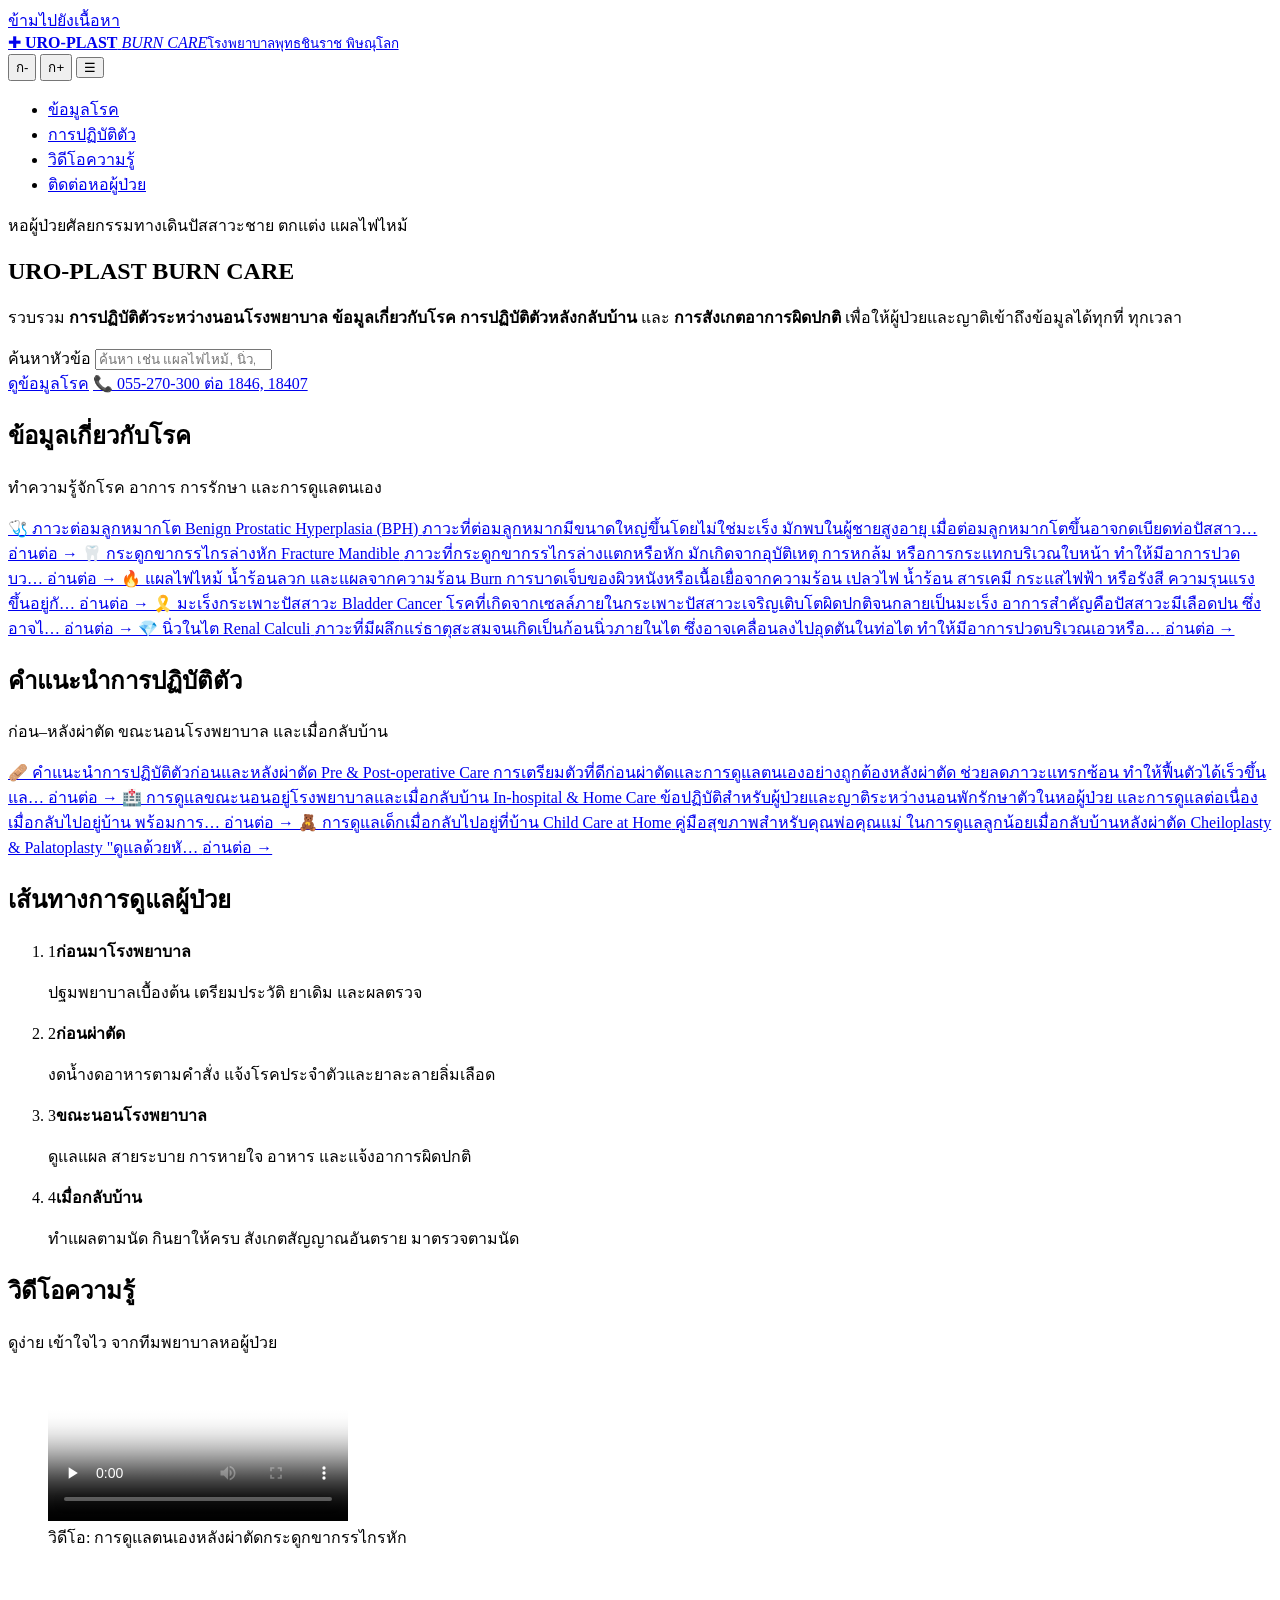
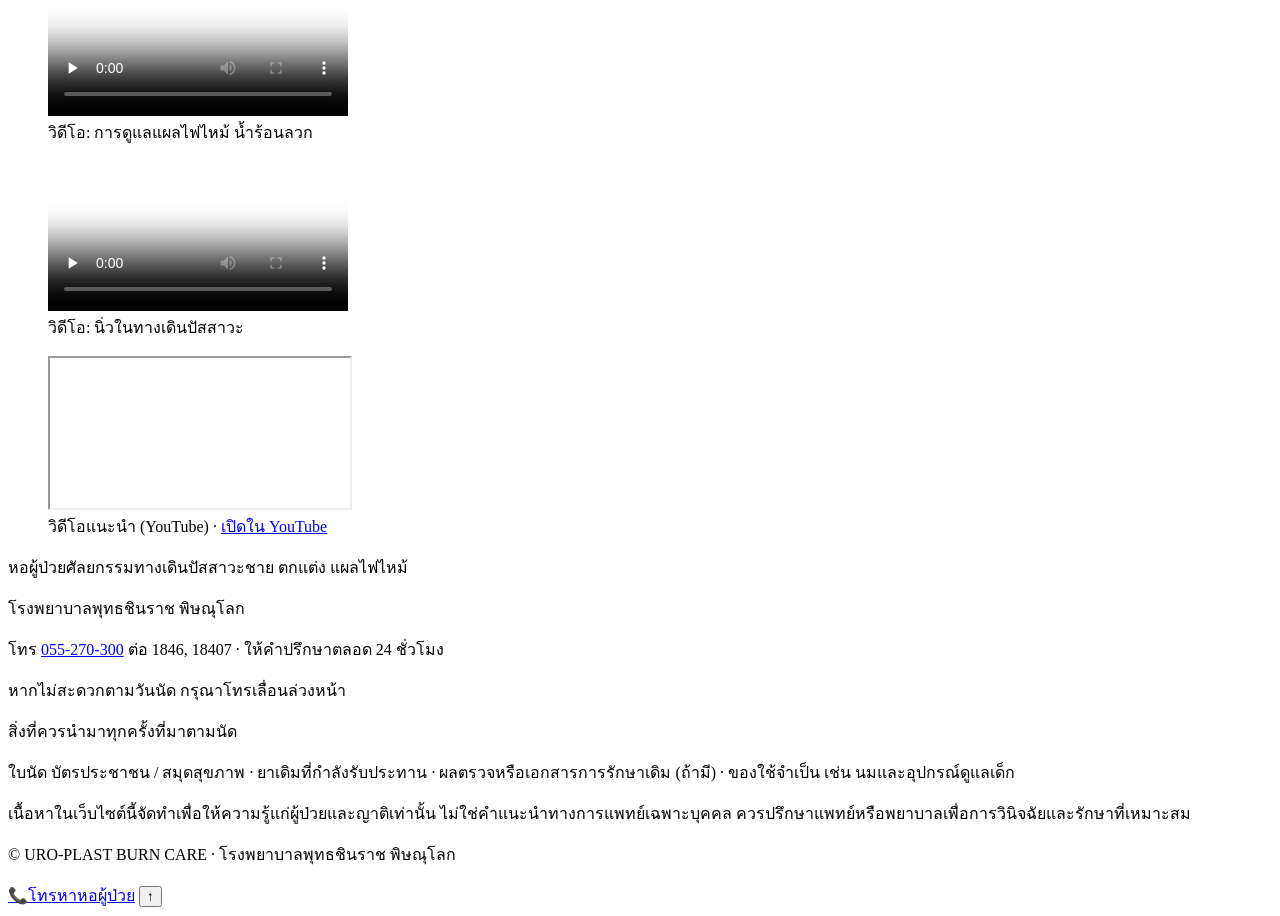
==== index.html @ 07c1993a "web" ====
<!doctype html>
<html lang="th">
<head>
<meta charset="utf-8">
<meta name="viewport" content="width=device-width, initial-scale=1">
<title>URO-PLAST BURN CARE | โรงพยาบาลพุทธชินราช พิษณุโลก</title>
<meta name="description" content="รวบรวมการปฏิบัติตัวระหว่างนอนโรงพยาบาล ข้อมูลเกี่ยวกับโรค การปฏิบัติตัวหลังกลับบ้าน และการสังเกตอาการผิดปกติ">
<link rel="preconnect" href="https://fonts.googleapis.com">
<link rel="preconnect" href="https://fonts.gstatic.com" crossorigin>
<link href="https://fonts.googleapis.com/css2?family=Prompt:wght@500;600;700&family=Sarabun:wght@400;500;700&display=swap" rel="stylesheet">
<link rel="stylesheet" href="assets/css/style.css">
</head>
<body>
<a class="skip" href="#main">ข้ามไปยังเนื้อหา</a>
<header class="site-header">
  <div class="wrap bar">
    <a class="brand" href="index.html" aria-label="หน้าแรก URO-PLAST BURN CARE">
      <span class="logo" aria-hidden="true">✚</span>
      <span><b>URO-PLAST</b> <em>BURN CARE</em><small>โรงพยาบาลพุทธชินราช พิษณุโลก</small></span>
    </a>
    <div class="tools">
      <button class="fs-btn" data-fs="-1" aria-label="ลดขนาดตัวอักษร">ก-</button>
      <button class="fs-btn" data-fs="1" aria-label="เพิ่มขนาดตัวอักษร">ก+</button>
      <button class="menu-btn" aria-expanded="false" aria-controls="menu" aria-label="เมนู">☰</button>
    </div>
    <nav id="menu" class="menu"><ul><li><a href="index.html#topics">ข้อมูลโรค</a></li><li><a href="index.html#care">การปฏิบัติตัว</a></li><li><a href="index.html#videos">วิดีโอความรู้</a></li><li><a href="index.html#contact">ติดต่อหอผู้ป่วย</a></li></ul></nav>
  </div>
</header>
<main id="main">
<section class="hero">
  <div class="wrap hero-center">
    <div>
      <p class="eyebrow">หอผู้ป่วยศัลยกรรมทางเดินปัสสาวะชาย ตกแต่ง แผลไฟไหม้</p>
      <h1>URO-PLAST <span>BURN CARE</span></h1>
      <p class="hero-lead">รวบรวม <b>การปฏิบัติตัวระหว่างนอนโรงพยาบาล</b> <b>ข้อมูลเกี่ยวกับโรค</b> <b>การปฏิบัติตัวหลังกลับบ้าน</b> และ <b>การสังเกตอาการผิดปกติ</b> เพื่อให้ผู้ป่วยและญาติเข้าถึงข้อมูลได้ทุกที่ ทุกเวลา</p>
      <form class="search" role="search" onsubmit="return false">
        <label for="q" class="sr">ค้นหาหัวข้อ</label>
        <input id="q" type="search" placeholder="ค้นหา เช่น แผลไฟไหม้, นิ่ว, ต่อมลูกหมาก…" autocomplete="off">
      </form>
      <div class="hero-actions">
        <a class="btn primary" href="#topics">ดูข้อมูลโรค</a>
        <a class="btn ghost" href="tel:055270300">📞 055-270-300 ต่อ 1846, 18407</a>
      </div>
    </div>
  </div>
</section>

<section id="topics" class="block">
  <div class="wrap">
    <h2 class="sec-title"><span>ข้อมูลเกี่ยวกับโรค</span></h2>
    <p class="sec-sub">ทำความรู้จักโรค อาการ การรักษา และการดูแลตนเอง</p>
    <div class="grid topics"><a class="topic-card c-teal" href="bph.html" data-search="ภาวะต่อมลูกหมากโต Benign Prostatic Hyperplasia (BPH) ภาวะที่ต่อมลูกหมากมีขนาดใหญ่ขึ้นโดยไม่ใช่มะเร็ง มักพบในผู้ชายสูงอายุ เมื่อต่อมลูกหมากโตขึ้นอาจกดเบียดท่อปัสสาวะ ทำให้ปัสสาวะลำบาก ปัสสาวะไม่พุ่ง ต้องเบ่ง ปัสสาวะบ่อยโดยเฉพาะตอนกลางคืน หรือรู้สึกปัสสาวะไม่สุด หากรุนแรงอาจทำให้ปัสสาวะไม่ออกและเกิดการติดเชื้อทางเดินปัสสาวะได้">
  <span class="tc-icon" aria-hidden="true">🩺</span>
  <span class="tc-th">ภาวะต่อมลูกหมากโต</span>
  <span class="tc-en">Benign Prostatic Hyperplasia (BPH)</span>
  <span class="tc-lead">ภาวะที่ต่อมลูกหมากมีขนาดใหญ่ขึ้นโดยไม่ใช่มะเร็ง มักพบในผู้ชายสูงอายุ เมื่อต่อมลูกหมากโตขึ้นอาจกดเบียดท่อปัสสาว…</span>
  <span class="tc-more">อ่านต่อ →</span>
</a><a class="topic-card c-violet" href="fracture-mandible.html" data-search="กระดูกขากรรไกรล่างหัก Fracture Mandible ภาวะที่กระดูกขากรรไกรล่างแตกหรือหัก มักเกิดจากอุบัติเหตุ การหกล้ม หรือการกระแทกบริเวณใบหน้า ทำให้มีอาการปวด บวม ช้ำ อ้าปากหรือเคี้ยวอาหารลำบาก ฟันสบกันผิดปกติ และอาจมีเลือดออกในช่องปาก การรักษาขึ้นอยู่กับตำแหน่งและความรุนแรงของกระดูกที่หัก โดยอาจใช้การยึดตรึงกระดูกด้วยแผ่นโลหะและสกรู">
  <span class="tc-icon" aria-hidden="true">🦷</span>
  <span class="tc-th">กระดูกขากรรไกรล่างหัก</span>
  <span class="tc-en">Fracture Mandible</span>
  <span class="tc-lead">ภาวะที่กระดูกขากรรไกรล่างแตกหรือหัก มักเกิดจากอุบัติเหตุ การหกล้ม หรือการกระแทกบริเวณใบหน้า ทำให้มีอาการปวด บว…</span>
  <span class="tc-more">อ่านต่อ →</span>
</a><a class="topic-card c-coral" href="burn.html" data-search="แผลไฟไหม้ น้ำร้อนลวก และแผลจากความร้อน Burn การบาดเจ็บของผิวหนังหรือเนื้อเยื่อจากความร้อน เปลวไฟ น้ำร้อน สารเคมี กระแสไฟฟ้า หรือรังสี ความรุนแรงขึ้นอยู่กับความลึกและบริเวณที่ได้รับบาดเจ็บ อาการอาจมีผิวหนังแดง ปวด บวม พุพอง หรือผิวหนังเสียหายลึกจนมีสีขาวหรือไหม้เกรียม แผลรุนแรงอาจทำให้สูญเสียน้ำ ติดเชื้อ และเกิดภาวะแทรกซ้อนได้">
  <span class="tc-icon" aria-hidden="true">🔥</span>
  <span class="tc-th">แผลไฟไหม้ น้ำร้อนลวก และแผลจากความร้อน</span>
  <span class="tc-en">Burn</span>
  <span class="tc-lead">การบาดเจ็บของผิวหนังหรือเนื้อเยื่อจากความร้อน เปลวไฟ น้ำร้อน สารเคมี กระแสไฟฟ้า หรือรังสี ความรุนแรงขึ้นอยู่กั…</span>
  <span class="tc-more">อ่านต่อ →</span>
</a><a class="topic-card c-rose" href="bladder-cancer.html" data-search="มะเร็งกระเพาะปัสสาวะ Bladder Cancer โรคที่เกิดจากเซลล์ภายในกระเพาะปัสสาวะเจริญเติบโตผิดปกติจนกลายเป็นมะเร็ง อาการสำคัญคือปัสสาวะมีเลือดปน ซึ่งอาจไม่มีอาการเจ็บร่วมด้วย บางรายอาจปัสสาวะบ่อย ปวดแสบขณะปัสสาวะ หรือรู้สึกปวดปัสสาวะเร่งด่วน ปัจจัยเสี่ยงสำคัญ ได้แก่ การสูบบุหรี่ การรักษาขึ้นอยู่กับระยะและความรุนแรงของโรค เช่น การส่องกล้องนำก้อนเนื้อออก การให้ยาในกระเพาะปัสสาวะ หรือการผ่าตัด">
  <span class="tc-icon" aria-hidden="true">🎗️</span>
  <span class="tc-th">มะเร็งกระเพาะปัสสาวะ</span>
  <span class="tc-en">Bladder Cancer</span>
  <span class="tc-lead">โรคที่เกิดจากเซลล์ภายในกระเพาะปัสสาวะเจริญเติบโตผิดปกติจนกลายเป็นมะเร็ง อาการสำคัญคือปัสสาวะมีเลือดปน ซึ่งอาจไ…</span>
  <span class="tc-more">อ่านต่อ →</span>
</a><a class="topic-card c-amber" href="renal-calculi.html" data-search="นิ่วในไต Renal Calculi ภาวะที่มีผลึกแร่ธาตุสะสมจนเกิดเป็นก้อนนิ่วภายในไต ซึ่งอาจเคลื่อนลงไปอุดตันในท่อไต ทำให้มีอาการปวดบริเวณเอวหรือสีข้างอย่างรุนแรงเป็นพัก ๆ ปวดร้าวลงท้องน้อยหรือขาหนีบ คลื่นไส้ อาเจียน และอาจมีเลือดปนในปัสสาวะ หากเกิดการอุดตันร่วมกับการติดเชื้อ อาจเป็นอันตรายต่อไตและทำให้เกิดการติดเชื้อรุนแรงได้">
  <span class="tc-icon" aria-hidden="true">💎</span>
  <span class="tc-th">นิ่วในไต</span>
  <span class="tc-en">Renal Calculi</span>
  <span class="tc-lead">ภาวะที่มีผลึกแร่ธาตุสะสมจนเกิดเป็นก้อนนิ่วภายในไต ซึ่งอาจเคลื่อนลงไปอุดตันในท่อไต ทำให้มีอาการปวดบริเวณเอวหรือ…</span>
  <span class="tc-more">อ่านต่อ →</span>
</a></div>
    <p class="no-result" hidden>ไม่พบหัวข้อที่ค้นหา</p>
  </div>
</section>

<section id="care" class="block alt">
  <div class="wrap">
    <h2 class="sec-title"><span>คำแนะนำการปฏิบัติตัว</span></h2>
    <p class="sec-sub">ก่อน–หลังผ่าตัด ขณะนอนโรงพยาบาล และเมื่อกลับบ้าน</p>
    <div class="grid topics"><a class="topic-card c-blue" href="surgery-care.html" data-search="คำแนะนำการปฏิบัติตัวก่อนและหลังผ่าตัด Pre &amp; Post-operative Care การเตรียมตัวที่ดีก่อนผ่าตัดและการดูแลตนเองอย่างถูกต้องหลังผ่าตัด ช่วยลดภาวะแทรกซ้อน ทำให้ฟื้นตัวได้เร็วขึ้น และกลับไปใช้ชีวิตประจำวันได้อย่างปลอดภัย">
  <span class="tc-icon" aria-hidden="true">🩹</span>
  <span class="tc-th">คำแนะนำการปฏิบัติตัวก่อนและหลังผ่าตัด</span>
  <span class="tc-en">Pre & Post-operative Care</span>
  <span class="tc-lead">การเตรียมตัวที่ดีก่อนผ่าตัดและการดูแลตนเองอย่างถูกต้องหลังผ่าตัด ช่วยลดภาวะแทรกซ้อน ทำให้ฟื้นตัวได้เร็วขึ้น แล…</span>
  <span class="tc-more">อ่านต่อ →</span>
</a><a class="topic-card c-green" href="hospital-home-care.html" data-search="การดูแลขณะนอนอยู่โรงพยาบาลและเมื่อกลับบ้าน In-hospital &amp; Home Care ข้อปฏิบัติสำหรับผู้ป่วยและญาติระหว่างนอนพักรักษาตัวในหอผู้ป่วย และการดูแลต่อเนื่องเมื่อกลับไปอยู่บ้าน พร้อมการสังเกตอาการผิดปกติที่ต้องรีบกลับมาพบแพทย์">
  <span class="tc-icon" aria-hidden="true">🏥</span>
  <span class="tc-th">การดูแลขณะนอนอยู่โรงพยาบาลและเมื่อกลับบ้าน</span>
  <span class="tc-en">In-hospital & Home Care</span>
  <span class="tc-lead">ข้อปฏิบัติสำหรับผู้ป่วยและญาติระหว่างนอนพักรักษาตัวในหอผู้ป่วย และการดูแลต่อเนื่องเมื่อกลับไปอยู่บ้าน พร้อมการ…</span>
  <span class="tc-more">อ่านต่อ →</span>
</a><a class="topic-card c-pink" href="child-home-care.html" data-search="การดูแลเด็กเมื่อกลับไปอยู่ที่บ้าน Child Care at Home คู่มือสุขภาพสำหรับคุณพ่อคุณแม่ ในการดูแลลูกน้อยเมื่อกลับบ้านหลังผ่าตัด Cheiloplasty &amp; Palatoplasty &quot;ดูแลด้วยหัวใจ เพื่อรอยยิ้มที่สดใสของลูกน้อย&quot;">
  <span class="tc-icon" aria-hidden="true">🧸</span>
  <span class="tc-th">การดูแลเด็กเมื่อกลับไปอยู่ที่บ้าน</span>
  <span class="tc-en">Child Care at Home</span>
  <span class="tc-lead">คู่มือสุขภาพสำหรับคุณพ่อคุณแม่ ในการดูแลลูกน้อยเมื่อกลับบ้านหลังผ่าตัด Cheiloplasty &amp; Palatoplasty &quot;ดูแลด้วยหั…</span>
  <span class="tc-more">อ่านต่อ →</span>
</a></div>
  </div>
</section>

<section id="journey" class="block">
  <div class="wrap">
    <h2 class="sec-title"><span>เส้นทางการดูแลผู้ป่วย</span></h2>
    <ol class="journey">
      <li><span>1</span><b>ก่อนมาโรงพยาบาล</b><p>ปฐมพยาบาลเบื้องต้น เตรียมประวัติ ยาเดิม และผลตรวจ</p></li>
      <li><span>2</span><b>ก่อนผ่าตัด</b><p>งดน้ำงดอาหารตามคำสั่ง แจ้งโรคประจำตัวและยาละลายลิ่มเลือด</p></li>
      <li><span>3</span><b>ขณะนอนโรงพยาบาล</b><p>ดูแลแผล สายระบาย การหายใจ อาหาร และแจ้งอาการผิดปกติ</p></li>
      <li><span>4</span><b>เมื่อกลับบ้าน</b><p>ทำแผลตามนัด กินยาให้ครบ สังเกตสัญญาณอันตราย มาตรวจตามนัด</p></li>
    </ol>
  </div>
</section>

<section id="videos" class="block alt">
  <div class="wrap">
    <h2 class="sec-title"><span>วิดีโอความรู้</span></h2>
    <p class="sec-sub">ดูง่าย เข้าใจไว จากทีมพยาบาลหอผู้ป่วย</p>
    <div class="grid videos">
      <figure class="video">
  <video controls preload="none" playsinline poster="assets/img/poster-mandible.jpg"><source src="assets/video/mandible.mp4" type="video/mp4">เบราว์เซอร์ของคุณไม่รองรับการเล่นวิดีโอ</video>
  <figcaption>วิดีโอ: การดูแลตนเองหลังผ่าตัดกระดูกขากรรไกรหัก</figcaption>
</figure><figure class="video">
  <video controls preload="none" playsinline poster="assets/img/poster-burn1.jpg"><source src="assets/video/burn-care.mp4" type="video/mp4">เบราว์เซอร์ของคุณไม่รองรับการเล่นวิดีโอ</video>
  <figcaption>วิดีโอ: การดูแลแผลไฟไหม้ น้ำร้อนลวก</figcaption>
</figure><figure class="video">
  <video controls preload="none" playsinline poster="assets/img/poster-stone.jpg"><source src="assets/video/kidney-stone.mp4" type="video/mp4">เบราว์เซอร์ของคุณไม่รองรับการเล่นวิดีโอ</video>
  <figcaption>วิดีโอ: นิ่วในทางเดินปัสสาวะ</figcaption>
</figure>
      <figure class="video">
        <div class="yt" data-id="c9f_t4krs5o"><iframe src="https://www.youtube.com/embed/c9f_t4krs5o" title="วิดีโอแนะนำจาก YouTube" loading="lazy" referrerpolicy="strict-origin-when-cross-origin" allow="accelerometer; autoplay; encrypted-media; gyroscope; picture-in-picture" allowfullscreen></iframe></div>
        <figcaption>วิดีโอแนะนำ (YouTube) · <a href="https://youtu.be/c9f_t4krs5o" target="_blank" rel="noopener">เปิดใน YouTube</a></figcaption>
      </figure>
    </div>
  </div>
</section>

</main>
<footer class="site-footer" id="contact">
  <div class="wrap foot">
    <div>
      <p class="foot-title">หอผู้ป่วยศัลยกรรมทางเดินปัสสาวะชาย ตกแต่ง แผลไฟไหม้</p>
      <p>โรงพยาบาลพุทธชินราช พิษณุโลก</p>
      <p>โทร <a href="tel:055270300">055-270-300</a> ต่อ 1846, 18407 · ให้คำปรึกษาตลอด 24 ชั่วโมง</p>
      <p>หากไม่สะดวกตามวันนัด กรุณาโทรเลื่อนล่วงหน้า</p>
    </div>
    <div>
      <p class="foot-title">สิ่งที่ควรนำมาทุกครั้งที่มาตามนัด</p>
      <p>ใบนัด บัตรประชาชน / สมุดสุขภาพ · ยาเดิมที่กำลังรับประทาน · ผลตรวจหรือเอกสารการรักษาเดิม (ถ้ามี) · ของใช้จำเป็น เช่น นมและอุปกรณ์ดูแลเด็ก</p>
      <p class="disclaimer">เนื้อหาในเว็บไซต์นี้จัดทำเพื่อให้ความรู้แก่ผู้ป่วยและญาติเท่านั้น ไม่ใช่คำแนะนำทางการแพทย์เฉพาะบุคคล ควรปรึกษาแพทย์หรือพยาบาลเพื่อการวินิจฉัยและรักษาที่เหมาะสม</p>
    </div>
  </div>
  <p class="copy">© URO-PLAST BURN CARE · โรงพยาบาลพุทธชินราช พิษณุโลก</p>
</footer>
<a href="tel:055270300" class="fab-call" aria-label="โทรหาหอผู้ป่วย">📞<span>โทรหาหอผู้ป่วย</span></a>
<button class="to-top" aria-label="กลับขึ้นด้านบน">↑</button>
<div class="lightbox" hidden><button class="lb-close" aria-label="ปิด">✕</button><img alt=""></div>
<script src="assets/js/main.js"></script>
</body>
</html>
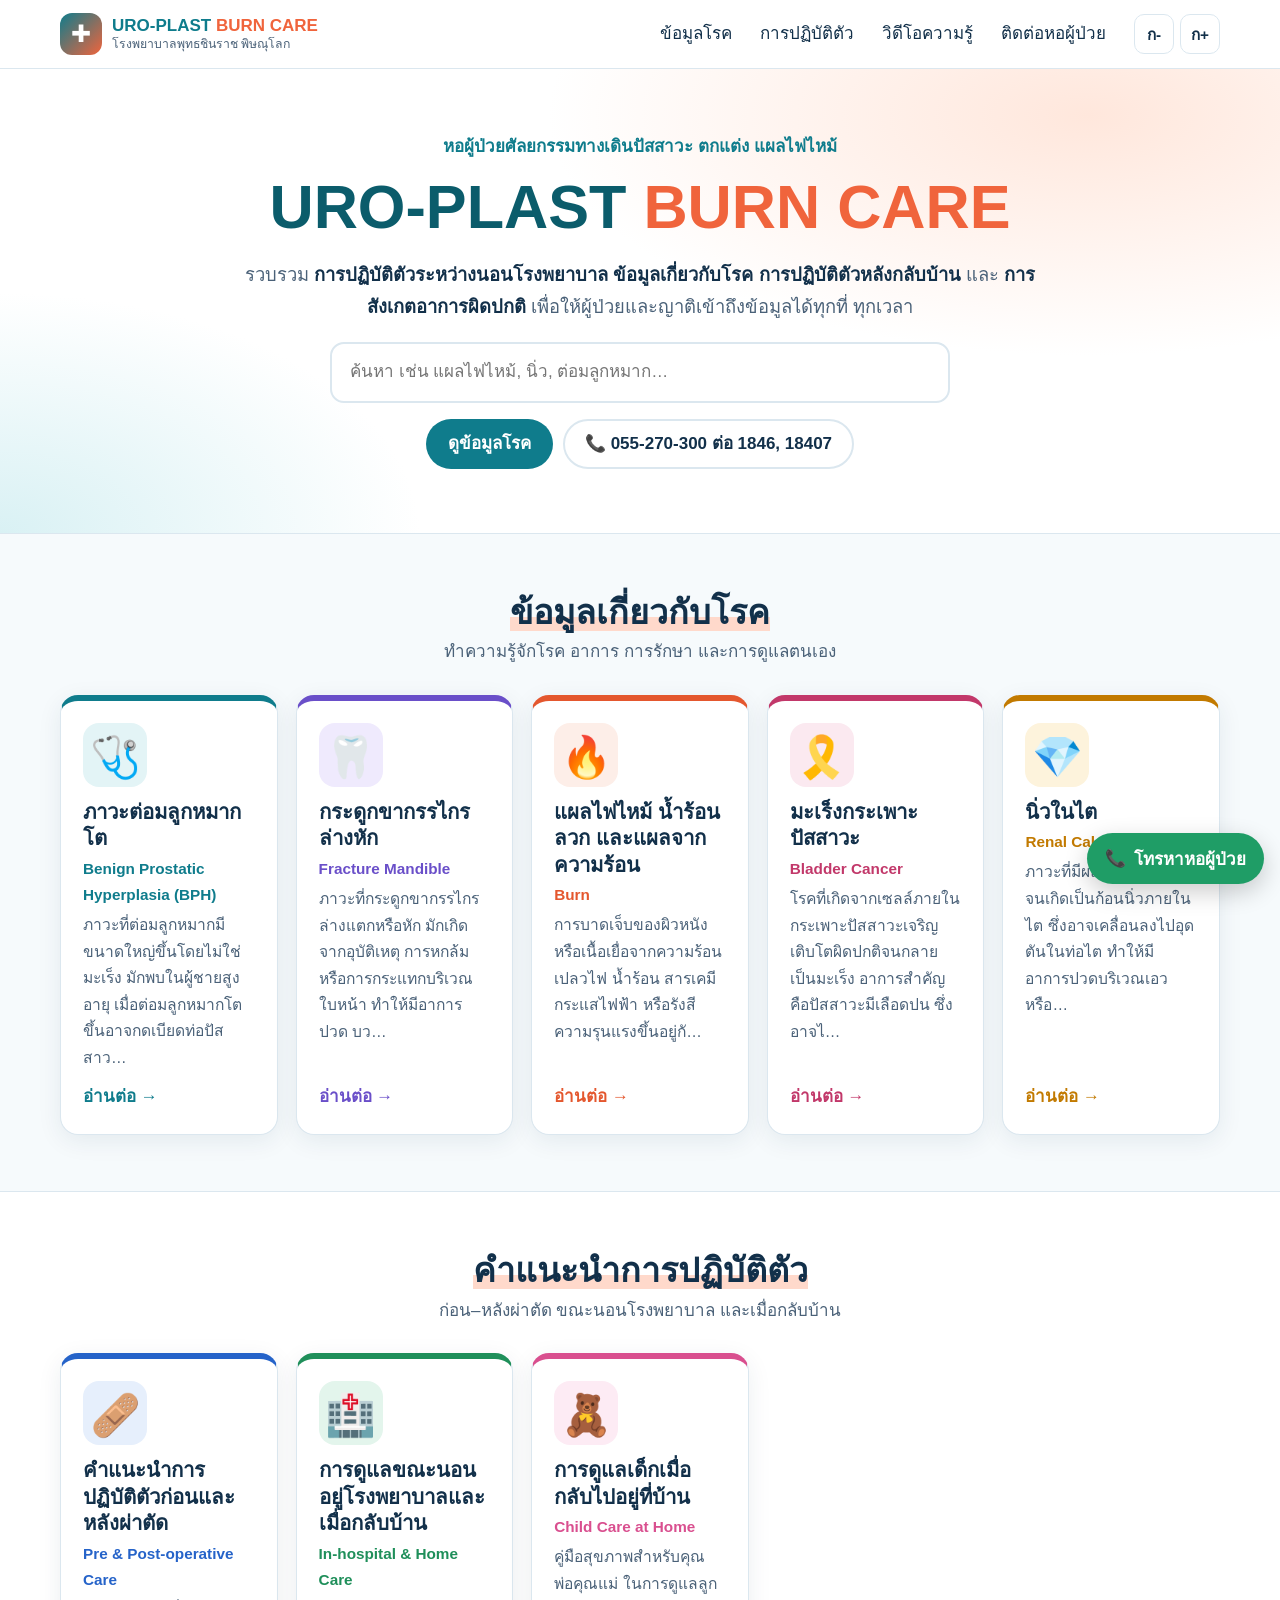
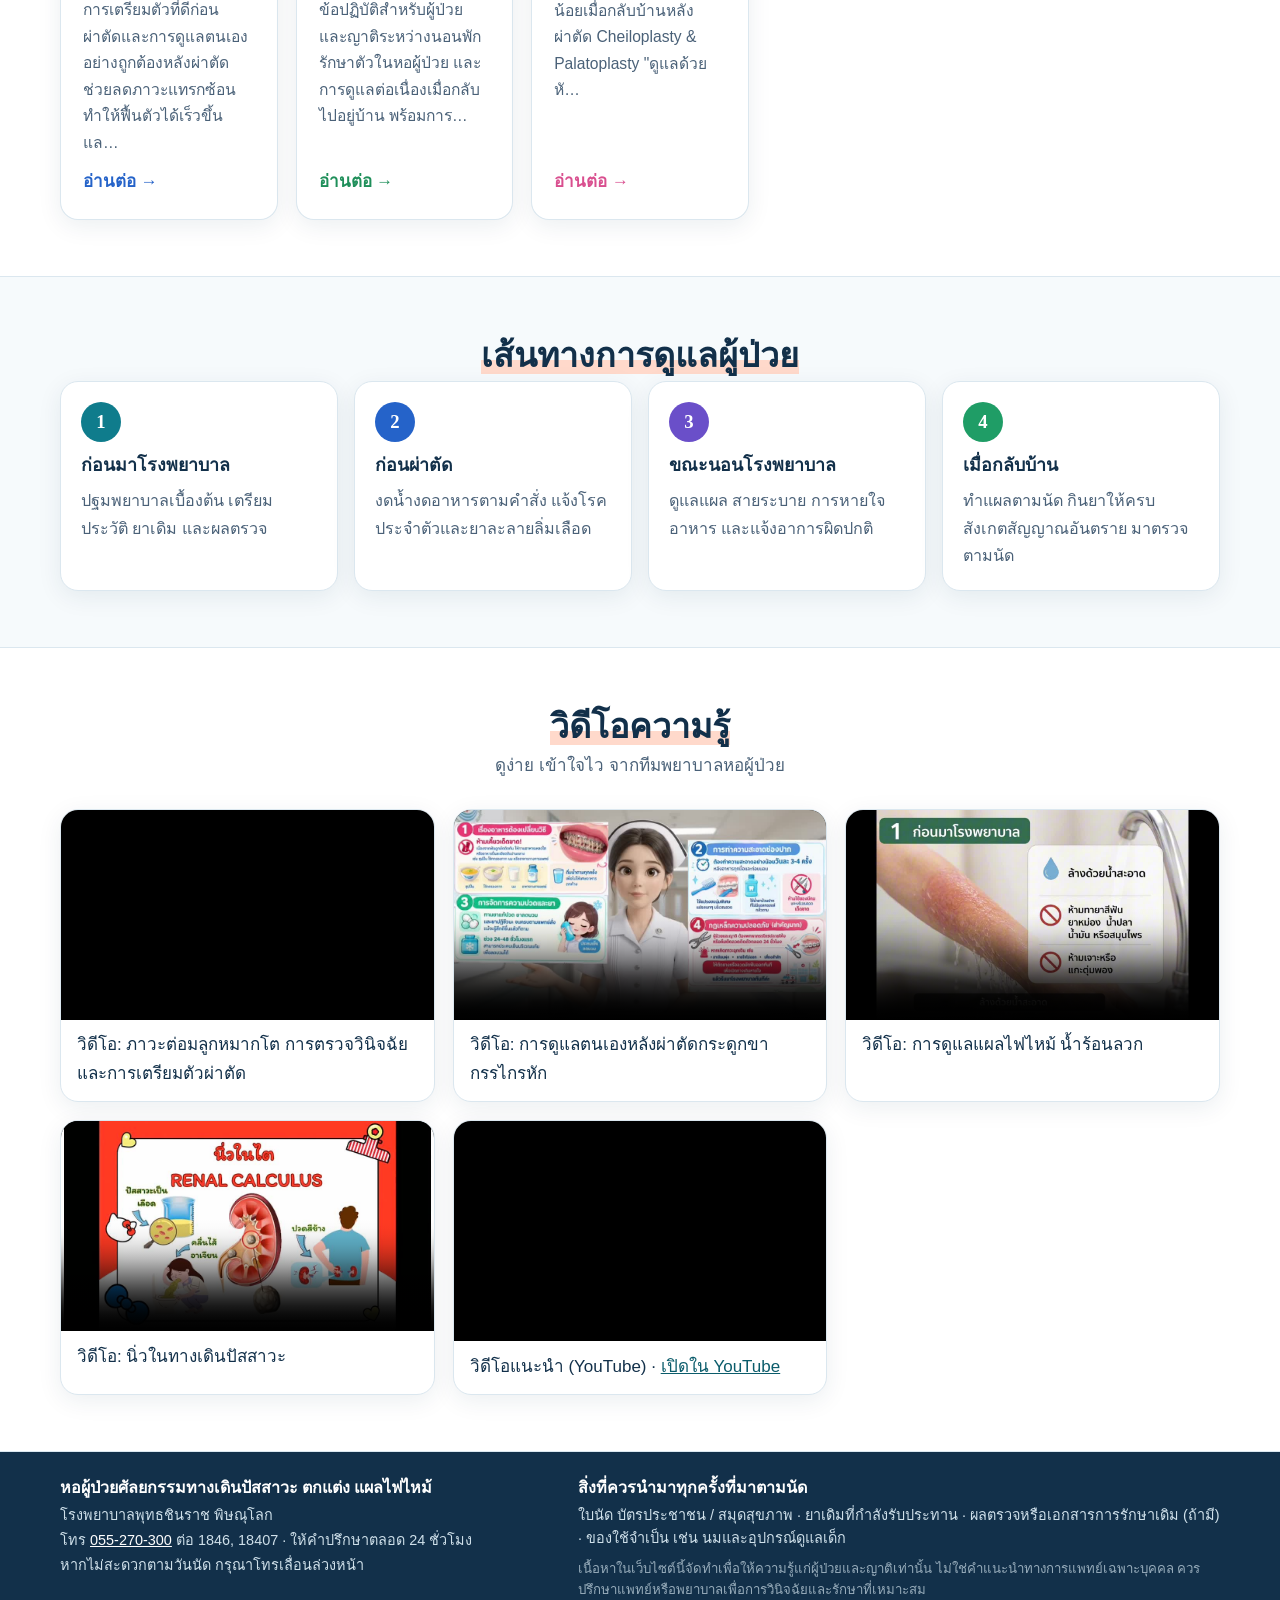
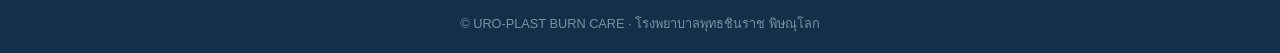
==== commit bbae85ca: "แก้ไขหน้าจอ" ====
--- a/index.html
+++ b/index.html
@@ -30,7 +30,7 @@
 <section class="hero">
   <div class="wrap hero-center">
     <div>
-      <p class="eyebrow">หอผู้ป่วยศัลยกรรมทางเดินปัสสาวะชาย ตกแต่ง แผลไฟไหม้</p>
+      <p class="eyebrow">หอผู้ป่วยศัลยกรรมทางเดินปัสสาวะ ตกแต่ง แผลไฟไหม้</p>
       <h1>URO-PLAST <span>BURN CARE</span></h1>
       <p class="hero-lead">รวบรวม <b>การปฏิบัติตัวระหว่างนอนโรงพยาบาล</b> <b>ข้อมูลเกี่ยวกับโรค</b> <b>การปฏิบัติตัวหลังกลับบ้าน</b> และ <b>การสังเกตอาการผิดปกติ</b> เพื่อให้ผู้ป่วยและญาติเข้าถึงข้อมูลได้ทุกที่ ทุกเวลา</p>
       <form class="search" role="search" onsubmit="return false">
@@ -128,6 +128,9 @@
     <p class="sec-sub">ดูง่าย เข้าใจไว จากทีมพยาบาลหอผู้ป่วย</p>
     <div class="grid videos">
       <figure class="video">
+  <video controls preload="none" playsinline poster="assets/img/poster-bph.jpg"><source src="assets/video/bph.mp4" type="video/mp4">เบราว์เซอร์ของคุณไม่รองรับการเล่นวิดีโอ</video>
+  <figcaption>วิดีโอ: ภาวะต่อมลูกหมากโต การตรวจวินิจฉัยและการเตรียมตัวผ่าตัด</figcaption>
+</figure><figure class="video">
   <video controls preload="none" playsinline poster="assets/img/poster-mandible.jpg"><source src="assets/video/mandible.mp4" type="video/mp4">เบราว์เซอร์ของคุณไม่รองรับการเล่นวิดีโอ</video>
   <figcaption>วิดีโอ: การดูแลตนเองหลังผ่าตัดกระดูกขากรรไกรหัก</figcaption>
 </figure><figure class="video">
@@ -149,7 +152,7 @@
 <footer class="site-footer" id="contact">
   <div class="wrap foot">
     <div>
-      <p class="foot-title">หอผู้ป่วยศัลยกรรมทางเดินปัสสาวะชาย ตกแต่ง แผลไฟไหม้</p>
+      <p class="foot-title">หอผู้ป่วยศัลยกรรมทางเดินปัสสาวะ ตกแต่ง แผลไฟไหม้</p>
       <p>โรงพยาบาลพุทธชินราช พิษณุโลก</p>
       <p>โทร <a href="tel:055270300">055-270-300</a> ต่อ 1846, 18407 · ให้คำปรึกษาตลอด 24 ชั่วโมง</p>
       <p>หากไม่สะดวกตามวันนัด กรุณาโทรเลื่อนล่วงหน้า</p>
--- a/assets/css/style.css
+++ b/assets/css/style.css
@@ -0,0 +1,226 @@
+/* URO-PLAST BURN CARE — static site styles */
+:root {
+  --ink: #12304a;
+  --ink-2: #4a6178;
+  --bg: #f6fafc;
+  --card: #ffffff;
+  --line: #dbe7ef;
+  --brand: #0f7c8c;
+  --brand-2: #0b5c6b;
+  --accent: #f0643c;
+  --danger: #d6334a;
+  --danger-bg: #fdecef;
+  --warn: #b86a00;
+  --warn-bg: #fff4e0;
+  --ok: #1f9d66;
+  --radius: 18px;
+  --shadow: 0 6px 24px rgba(18, 48, 74, .08);
+  --fs: 17px;
+  --c: var(--brand);
+  --c-soft: #e3f4f6;
+}
+.c-teal   { --c: #0f7c8c; --c-soft: #e3f4f6; }
+.c-violet { --c: #6a4fc9; --c-soft: #efeafd; }
+.c-coral  { --c: #e4572e; --c-soft: #fdeee8; }
+.c-rose   { --c: #c2386a; --c-soft: #fbe9f0; }
+.c-amber  { --c: #c27a00; --c-soft: #fdf3dc; }
+.c-blue   { --c: #2563c9; --c-soft: #e6effc; }
+.c-green  { --c: #1f8f5a; --c-soft: #e3f5ec; }
+.c-pink   { --c: #d94f8f; --c-soft: #fdebf4; }
+
+* { box-sizing: border-box; }
+html { scroll-behavior: smooth; font-size: var(--fs); }
+body {
+  margin: 0; background: var(--bg); color: var(--ink);
+  font-family: "Sarabun", "Leelawadee UI", "Tahoma", sans-serif; line-height: 1.7;
+}
+h1, h2, h3, .brand, .btn, .tc-th, .sec-title { font-family: "Prompt", "Sarabun", sans-serif; line-height: 1.3; }
+a { color: var(--brand-2); }
+img { max-width: 100%; display: block; }
+.wrap { width: min(1160px, 100% - 32px); margin-inline: auto; }
+.skip { position: absolute; left: -999px; top: 8px; background: #fff; padding: 8px 12px; z-index: 99; }
+.skip:focus { left: 8px; }
+.sr { position: absolute; width: 1px; height: 1px; overflow: hidden; clip: rect(0 0 0 0); }
+
+/* header */
+.site-header { position: sticky; top: 0; z-index: 50; background: rgba(255,255,255,.92); backdrop-filter: blur(10px); border-bottom: 1px solid var(--line); }
+.bar { display: flex; align-items: center; gap: 16px; min-height: 68px; flex-wrap: wrap; }
+.brand { display: flex; align-items: center; gap: 10px; text-decoration: none; color: var(--ink); margin-right: auto; }
+.brand b { color: var(--brand); }
+.brand em { font-style: normal; color: var(--accent); font-weight: 700; }
+.brand small { display: block; font-family: "Sarabun", sans-serif; font-size: .72rem; color: var(--ink-2); font-weight: 400; }
+.logo { width: 42px; height: 42px; border-radius: 12px; display: grid; place-items: center; color: #fff; font-size: 1.4rem; background: linear-gradient(135deg, var(--brand), var(--accent)); }
+.tools { display: flex; gap: 6px; order: 2; }
+.fs-btn, .menu-btn { border: 1px solid var(--line); background: #fff; color: var(--ink); border-radius: 10px; min-width: 40px; height: 40px; font: 600 .9rem "Prompt", sans-serif; cursor: pointer; }
+.menu-btn { display: none; font-size: 1.2rem; }
+.menu { order: 1; }
+.menu ul { list-style: none; display: flex; gap: 4px; margin: 0; padding: 0; }
+.menu a { display: block; padding: 8px 12px; border-radius: 10px; text-decoration: none; color: var(--ink); font-weight: 500; }
+.menu a:hover { background: var(--c-soft); color: var(--brand-2); }
+
+/* buttons */
+.btn { display: inline-flex; align-items: center; gap: 8px; padding: 12px 20px; border-radius: 999px; text-decoration: none; font-weight: 600; border: 2px solid transparent; }
+.btn.primary { background: var(--c); color: #fff; }
+.btn.primary:hover { filter: brightness(.92); }
+.btn.ghost { border-color: var(--line); background: #fff; color: var(--ink); }
+.btn.danger { background: var(--danger); color: #fff; white-space: nowrap; }
+
+/* hero */
+.hero { background: radial-gradient(900px 400px at 85% 10%, #ffe7dc 0, transparent 60%), radial-gradient(700px 400px at 0% 100%, #d9f1f4 0, transparent 60%), #fff; border-bottom: 1px solid var(--line); }
+.hero-grid { display: grid; grid-template-columns: 1.3fr 1fr; gap: 32px; align-items: center; padding: 56px 0; }
+.eyebrow { color: var(--c); font-weight: 700; margin: 0 0 6px; }
+.hero h1 { font-size: clamp(2.2rem, 5vw, 3.6rem); margin: 0 0 12px; color: var(--brand-2); }
+.hero h1 span { color: var(--accent); }
+.hero-lead { font-size: 1.08rem; color: var(--ink-2); margin: 0 0 20px; }
+.hero-lead b { color: var(--ink); }
+.search input { width: 100%; padding: 14px 18px; font: inherit; border: 2px solid var(--line); border-radius: 14px; background: #fff; }
+.search input:focus { outline: none; border-color: var(--brand); }
+.hero-actions { display: flex; flex-wrap: wrap; gap: 10px; margin-top: 16px; }
+.hero-center { max-width: 820px; text-align: center; padding: 64px 0; }
+.hero-center .search { max-width: 620px; margin: 0 auto; }
+.hero-center .hero-actions { justify-content: center; }
+.bubble { position: absolute; width: 150px; height: 150px; border-radius: 50%; background: #fff; box-shadow: var(--shadow); display: grid; place-items: center; align-content: center; font-size: 3rem; text-align: center; animation: float 6s ease-in-out infinite; }
+.bubble small { font-size: .85rem; font-family: "Prompt", sans-serif; color: var(--ink-2); }
+.b1 { left: 8%; top: 0; background: #fff1eb; } .b2 { right: 4%; top: 20px; background: #e5f5f7; animation-delay: -1.5s; }
+.b3 { left: 0; bottom: 0; background: #efeafd; animation-delay: -3s; } .b4 { right: 14%; bottom: 10px; background: #e7f6ee; animation-delay: -4.5s; }
+@keyframes float { 50% { transform: translateY(-12px); } }
+
+.emergency { background: var(--danger-bg); border-bottom: 1px solid #f6c9d1; }
+.em-grid { display: flex; align-items: center; gap: 16px; padding: 14px 0; justify-content: space-between; }
+.em-grid p { margin: 0; color: #7a1527; }
+
+/* sections */
+.block { padding: 56px 0; }
+.block.alt { background: #fff; border-block: 1px solid var(--line); }
+.sec-title { font-size: clamp(1.5rem, 3vw, 2rem); margin: 0 0 4px; text-align: center; }
+.sec-title span { background: linear-gradient(transparent 62%, #ffd9cb 62%); }
+.sec-title.left { text-align: left; }
+.sec-sub { text-align: center; color: var(--ink-2); margin: 0 0 28px; }
+.grid { display: grid; gap: 18px; }
+.topics { grid-template-columns: repeat(auto-fill, minmax(205px, 1fr)); }
+.topic-card { position: relative; display: flex; flex-direction: column; gap: 4px; padding: 22px; border-radius: var(--radius); background: var(--card); border: 1px solid var(--line); border-top: 6px solid var(--c); text-decoration: none; color: var(--ink); box-shadow: var(--shadow); transition: transform .2s, box-shadow .2s; }
+.topic-card:hover { transform: translateY(-4px); box-shadow: 0 12px 32px rgba(18,48,74,.14); }
+.tc-no { position: absolute; top: 14px; right: 16px; font: 700 .85rem "Prompt"; color: var(--c); background: var(--c-soft); border-radius: 999px; padding: 2px 10px; }
+.tc-icon { font-size: 2.4rem; width: 64px; height: 64px; display: grid; place-items: center; border-radius: 16px; background: var(--c-soft); margin-bottom: 8px; }
+.tc-th { font-size: 1.2rem; font-weight: 600; }
+.tc-en { color: var(--c); font-weight: 600; font-size: .9rem; }
+.tc-lead { color: var(--ink-2); font-size: .92rem; flex: 1; }
+.tc-more { color: var(--c); font-weight: 700; margin-top: 8px; }
+.no-result { text-align: center; color: var(--ink-2); }
+
+.journey { list-style: none; padding: 0; margin: 0; display: grid; grid-template-columns: repeat(4, 1fr); gap: 16px; counter-reset: s; }
+.journey li { background: #fff; border: 1px solid var(--line); border-radius: var(--radius); padding: 20px; position: relative; box-shadow: var(--shadow); }
+.journey li span { width: 40px; height: 40px; border-radius: 50%; display: grid; place-items: center; background: var(--brand); color: #fff; font: 700 1.1rem "Prompt"; margin-bottom: 8px; }
+.journey li:nth-child(2) span { background: #2563c9; } .journey li:nth-child(3) span { background: #6a4fc9; } .journey li:nth-child(4) span { background: var(--ok); }
+.journey b { font-family: "Prompt"; font-size: 1.05rem; }
+.journey p { margin: 6px 0 0; color: var(--ink-2); font-size: .95rem; }
+
+.videos { grid-template-columns: repeat(auto-fill, minmax(320px, 1fr)); }
+.video { margin: 0; background: #fff; border: 1px solid var(--line); border-radius: var(--radius); overflow: hidden; box-shadow: var(--shadow); }
+.video video, .yt { width: 100%; aspect-ratio: 16/9; background: #000; display: block; }
+.yt iframe { width: 100%; height: 100%; border: 0; }
+.yt-thumb { position: relative; display: block; width: 100%; height: 100%; }
+.yt-thumb img { width: 100%; height: 100%; object-fit: cover; }
+.yt-thumb span { position: absolute; left: 50%; top: 50%; transform: translate(-50%, -50%); width: 68px; height: 48px; border-radius: 12px; background: #e62117; color: #fff; display: grid; place-items: center; font-size: 1.4rem; }
+.video figcaption { padding: 12px 16px; font-weight: 500; }
+
+.contact { display: grid; grid-template-columns: 1.2fr 1fr; gap: 28px; align-items: start; }
+.contact .big { font: 600 1.2rem "Prompt"; margin: 12px 0 0; }
+.phone { font: 700 1.6rem "Prompt"; margin: 8px 0; }
+.phone a { text-decoration: none; color: var(--brand); }
+.phone span { font-size: 1rem; color: var(--ink-2); }
+.bring { background: #fff; border: 1px solid var(--line); border-radius: var(--radius); padding: 22px; box-shadow: var(--shadow); }
+.bring h3 { margin-top: 0; }
+.ticks { padding: 0; list-style: none; margin: 0; }
+.ticks li { padding-left: 30px; position: relative; margin: 8px 0; }
+.ticks li::before { content: "✓"; position: absolute; left: 0; top: 0; width: 22px; height: 22px; border-radius: 50%; background: var(--ok); color: #fff; font-size: .8rem; display: grid; place-items: center; margin-top: 3px; }
+
+/* topic page */
+.topic-hero { background: linear-gradient(135deg, var(--c-soft), #fff 70%); border-bottom: 1px solid var(--line); }
+.th-grid { display: grid; grid-template-columns: 1.4fr 1fr; gap: 32px; align-items: center; padding: 40px 0; }
+.topic-hero h1 { font-size: clamp(1.8rem, 4vw, 2.6rem); margin: 0 0 12px; color: var(--ink); }
+.crumb { margin: 0 0 8px; color: var(--ink-2); font-size: .9rem; }
+.th-art img { border-radius: var(--radius); box-shadow: var(--shadow); max-height: 340px; width: 100%; object-fit: cover; object-position: top; cursor: zoom-in; background: #fff; }
+.hero-emoji { font-size: 8rem; text-align: center; background: #fff; border-radius: 50%; aspect-ratio: 1; width: min(260px, 100%); margin-inline: auto; display: grid; place-items: center; box-shadow: var(--shadow); }
+.topic-body { display: grid; grid-template-columns: 240px 1fr; gap: 28px; padding: 32px 0 56px; align-items: start; }
+.toc { position: sticky; top: 88px; background: #fff; border: 1px solid var(--line); border-radius: var(--radius); padding: 14px; display: flex; flex-direction: column; gap: 2px; }
+.toc p { margin: 0 0 6px; font: 600 .9rem "Prompt"; color: var(--ink-2); }
+.toc a { text-decoration: none; color: var(--ink); padding: 6px 10px; border-radius: 10px; font-size: .92rem; }
+.toc a:hover, .toc a.on { background: var(--c-soft); color: var(--c); }
+.content { display: flex; flex-direction: column; gap: 18px; min-width: 0; }
+.panel { background: #fff; border: 1px solid var(--line); border-radius: var(--radius); padding: 22px 24px; box-shadow: var(--shadow); scroll-margin-top: 88px; }
+.panel h2 { font-size: 1.25rem; margin: 0 0 12px; display: flex; align-items: center; gap: 10px; }
+.panel .ic { width: 42px; height: 42px; flex: none; border-radius: 12px; display: grid; place-items: center; background: var(--c-soft); font-size: 1.3rem; }
+.panel ul, .panel ol { margin: 0; padding-left: 0; list-style: none; }
+.panel li { position: relative; padding: 8px 0 8px 32px; border-bottom: 1px dashed var(--line); }
+.panel li:last-child { border-bottom: 0; }
+.panel ul li::before { content: ""; position: absolute; left: 8px; top: 18px; width: 10px; height: 10px; border-radius: 50%; background: var(--c); }
+.k-check ul li::before { content: "✓"; width: 22px; height: 22px; left: 0; top: 11px; color: #fff; background: var(--ok); font-size: .78rem; display: grid; place-items: center; }
+.panel ol { counter-reset: n; }
+.panel ol li { counter-increment: n; padding-left: 44px; }
+.panel ol li::before { content: counter(n); position: absolute; left: 0; top: 8px; width: 30px; height: 30px; border-radius: 50%; background: var(--c); color: #fff; font: 700 .9rem "Prompt"; display: grid; place-items: center; }
+.panel p { margin: 0; }
+.k-info { background: linear-gradient(135deg, var(--c-soft), #fff 60%); }
+.k-warn { background: var(--warn-bg); border-color: #f3d39b; }
+.k-warn h2 { color: var(--warn); } .k-warn .ic { background: #ffe2ad; }
+.k-warn ul li::before { background: var(--warn); }
+.k-danger { background: var(--danger-bg); border-color: #f2b8c2; border-left: 6px solid var(--danger); }
+.k-danger h2 { color: var(--danger); } .k-danger .ic { background: #fbd0d8; }
+.k-danger ul { display: grid; grid-template-columns: repeat(auto-fill, minmax(220px, 1fr)); gap: 8px; }
+.k-danger li { background: #fff; border-radius: 12px; border: 1px solid #f6cdd4; padding: 10px 12px 10px 38px; }
+.k-danger ul li::before { content: "!"; width: 20px; height: 20px; left: 10px; top: 13px; background: var(--danger); color: #fff; font: 700 .8rem "Prompt"; display: grid; place-items: center; }
+.media figure { margin: 0; }
+.media figcaption { color: var(--ink-2); font-size: .9rem; margin-top: 8px; }
+.media img { border-radius: 12px; border: 1px solid var(--line); cursor: zoom-in; margin-inline: auto; }
+.gallery { display: grid; grid-template-columns: repeat(auto-fill, minmax(220px, 1fr)); gap: 10px; }
+.contact-mini { background: var(--c-soft); }
+.pager { display: flex; justify-content: space-between; gap: 12px; flex-wrap: wrap; }
+.pager a { flex: 1 1 240px; padding: 14px 18px; border-radius: 14px; background: #fff; border: 1px solid var(--line); text-decoration: none; font-weight: 600; color: var(--c); }
+.pager a:last-child { text-align: right; }
+
+/* footer */
+.site-footer { background: var(--ink); color: #cfe0ea; padding: 20px 0 14px; font-size: .85rem; line-height: 1.6; }
+.site-footer a { color: #fff; }
+.foot { display: grid; grid-template-columns: 1fr 1.3fr; gap: 24px; }
+.foot p { margin: 2px 0; }
+.foot-title { font: 600 .95rem "Prompt"; color: #fff; margin-bottom: 4px !important; }
+.disclaimer { font-size: .78rem; opacity: .7; margin-top: 8px !important; }
+.copy { text-align: center; font-size: .75rem; opacity: .55; margin: 12px 0 0; padding-bottom: 4px; }
+
+.fab-call { position: fixed; right: 16px; bottom: 16px; z-index: 40; background: var(--ok); color: #fff; text-decoration: none; border-radius: 999px; padding: 12px 18px; font: 600 1rem "Prompt"; box-shadow: 0 8px 24px rgba(0,0,0,.2); display: flex; gap: 8px; align-items: center; }
+.to-top { position: fixed; right: 16px; bottom: 76px; z-index: 40; width: 44px; height: 44px; border-radius: 50%; border: 0; background: var(--ink); color: #fff; font-size: 1.2rem; cursor: pointer; opacity: 0; pointer-events: none; transition: opacity .2s; }
+.to-top.show { opacity: .85; pointer-events: auto; }
+.lightbox { position: fixed; inset: 0; z-index: 100; background: rgba(5, 20, 32, .92); display: grid; place-items: center; padding: 16px; overflow: auto; }
+.lightbox[hidden] { display: none; }
+.lightbox img { max-width: min(1200px, 100%); max-height: none; border-radius: 8px; }
+.lb-close { position: fixed; top: 12px; right: 12px; width: 44px; height: 44px; border-radius: 50%; border: 0; background: #fff; font-size: 1.2rem; cursor: pointer; }
+
+@media (max-width: 900px) {
+  .hero-grid, .th-grid, .contact, .foot { grid-template-columns: 1fr; }
+  .hero-art { display: none; }
+  .journey { grid-template-columns: 1fr 1fr; }
+  .topic-body { grid-template-columns: 1fr; }
+  .toc { position: static; flex-direction: row; overflow-x: auto; white-space: nowrap; }
+  .toc p { display: none; }
+  .menu-btn { display: block; }
+  .menu { order: 3; width: 100%; display: none; padding-bottom: 12px; }
+  .menu.open { display: block; }
+  .menu ul { flex-direction: column; }
+}
+@media (max-width: 560px) {
+  .journey { grid-template-columns: 1fr; }
+  .em-grid { flex-direction: column; align-items: flex-start; }
+  .brand small { display: none; }
+  .brand { font-size: .88rem; gap: 8px; flex: 1; min-width: 0; }
+  .logo { width: 34px; height: 34px; font-size: 1.1rem; }
+  .fs-btn, .menu-btn { min-width: 34px; height: 36px; }
+  .bar { flex-wrap: wrap; gap: 8px; }
+  .fab-call span { display: none; }
+  .panel { padding: 18px; }
+  .videos { grid-template-columns: 1fr; }
+}
+@media print {
+  .site-header, .fab-call, .to-top, .toc, .pager, .media video { display: none !important; }
+  .topic-body { display: block; }
+  .panel { box-shadow: none; break-inside: avoid; }
+}
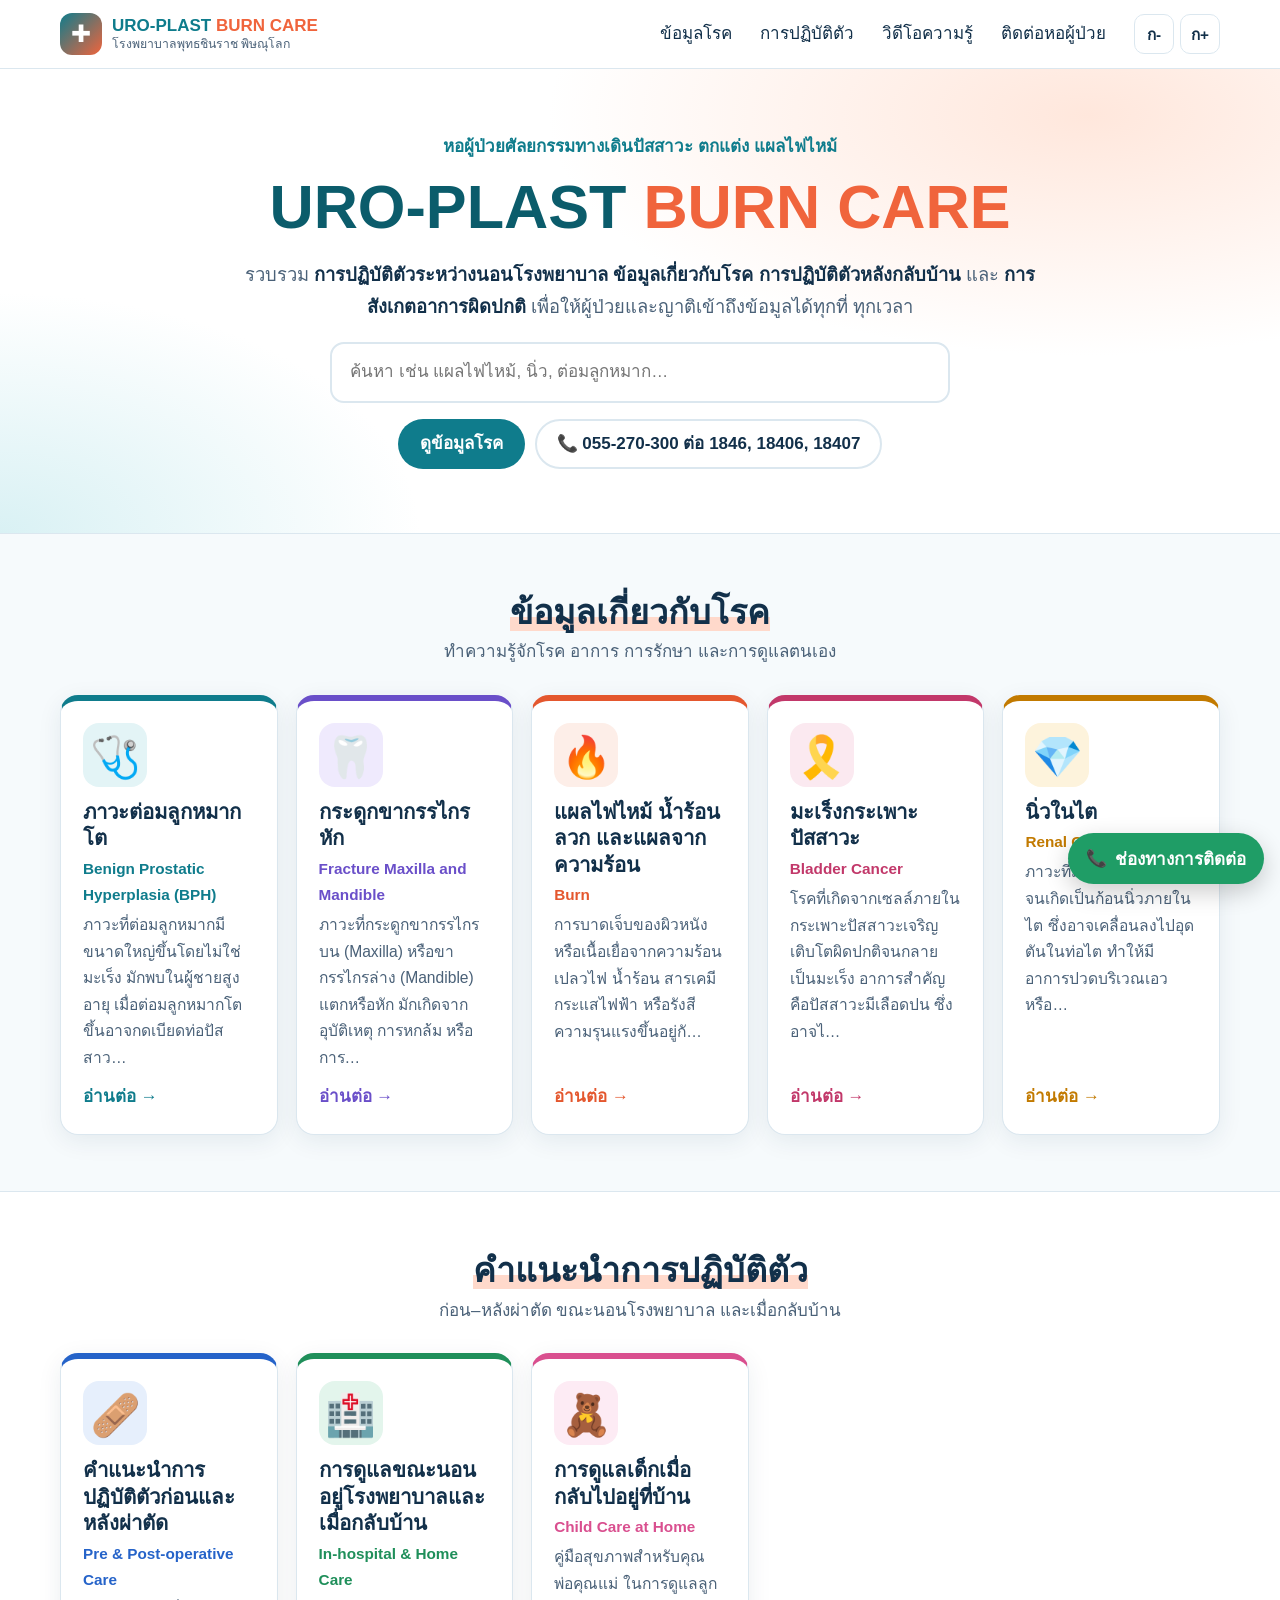
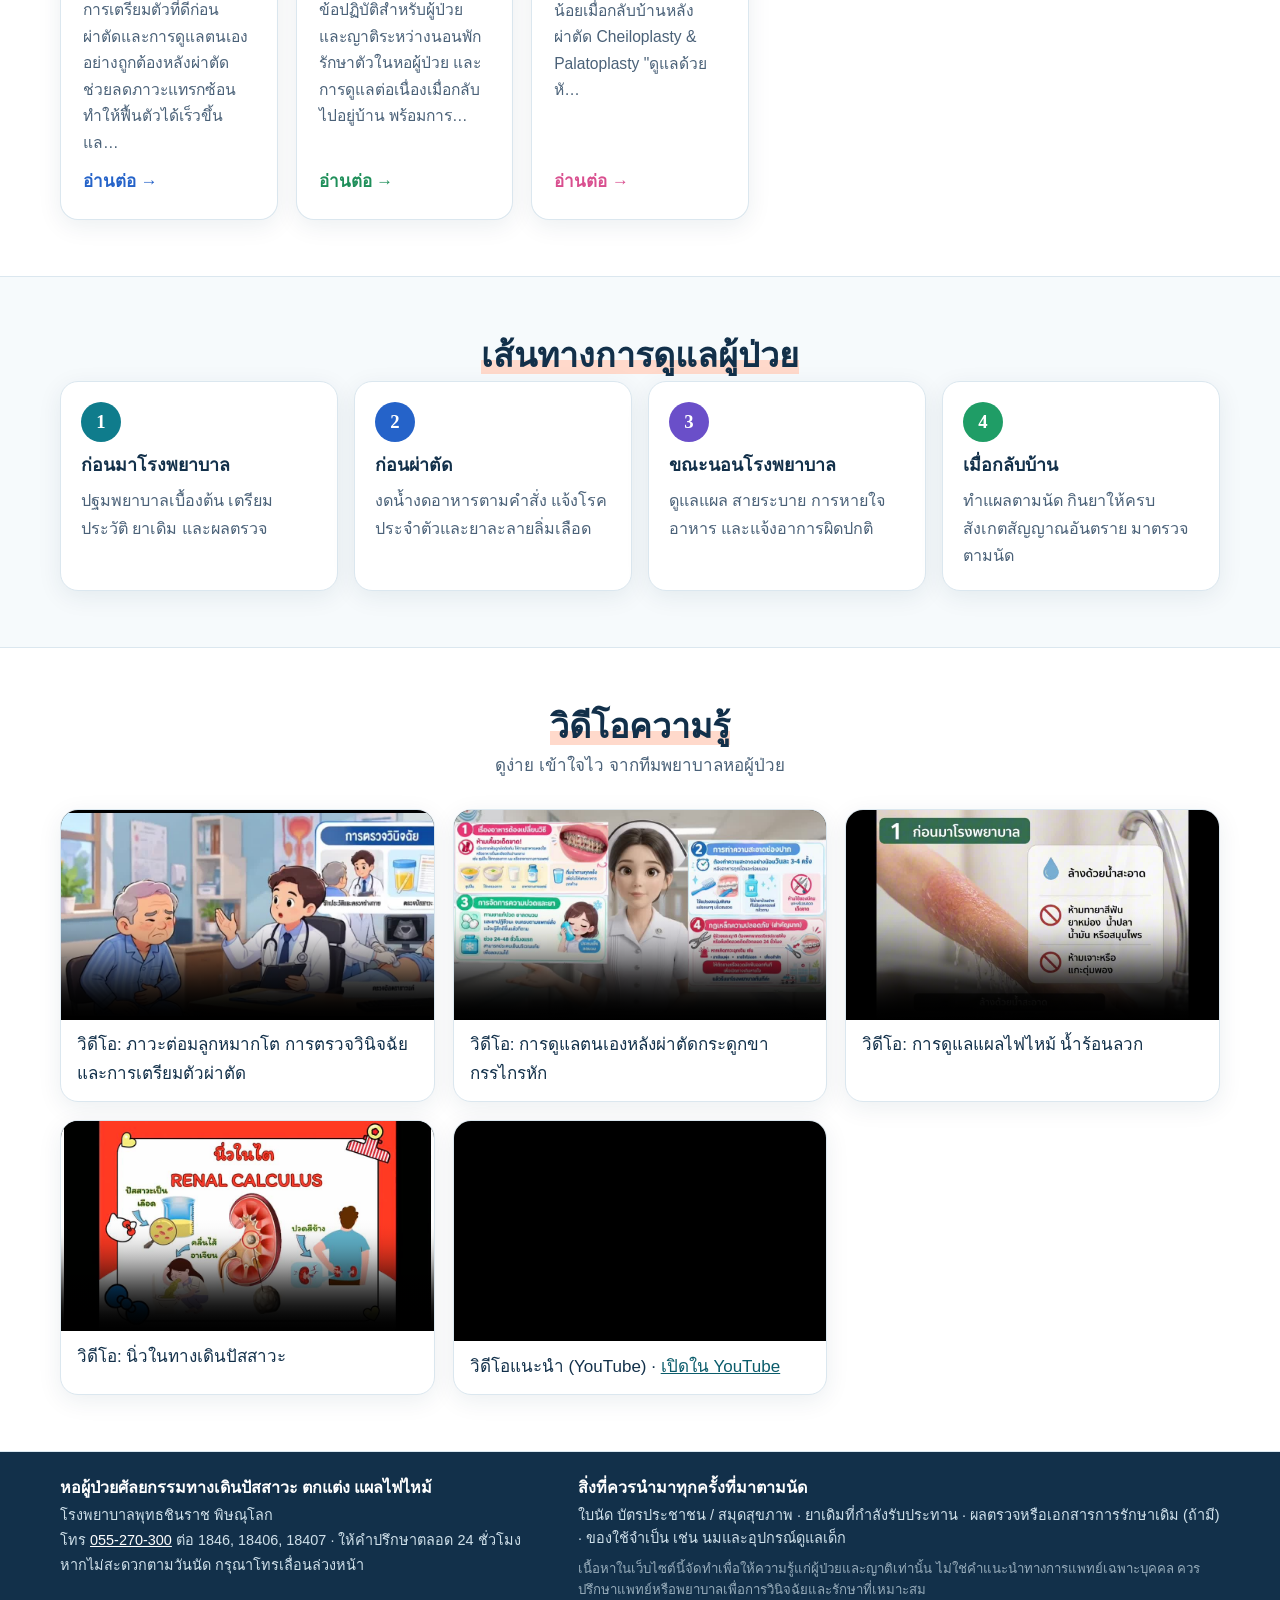
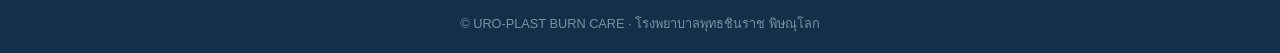
==== commit 8506a522: "Add files via upload" ====
--- a/index.html
+++ b/index.html
@@ -39,7 +39,7 @@
       </form>
       <div class="hero-actions">
         <a class="btn primary" href="#topics">ดูข้อมูลโรค</a>
-        <a class="btn ghost" href="tel:055270300">📞 055-270-300 ต่อ 1846, 18407</a>
+        <a class="btn ghost" href="tel:055270300">📞 055-270-300 ต่อ 1846, 18406, 18407</a>
       </div>
     </div>
   </div>
@@ -55,11 +55,11 @@
   <span class="tc-en">Benign Prostatic Hyperplasia (BPH)</span>
   <span class="tc-lead">ภาวะที่ต่อมลูกหมากมีขนาดใหญ่ขึ้นโดยไม่ใช่มะเร็ง มักพบในผู้ชายสูงอายุ เมื่อต่อมลูกหมากโตขึ้นอาจกดเบียดท่อปัสสาว…</span>
   <span class="tc-more">อ่านต่อ →</span>
-</a><a class="topic-card c-violet" href="fracture-mandible.html" data-search="กระดูกขากรรไกรล่างหัก Fracture Mandible ภาวะที่กระดูกขากรรไกรล่างแตกหรือหัก มักเกิดจากอุบัติเหตุ การหกล้ม หรือการกระแทกบริเวณใบหน้า ทำให้มีอาการปวด บวม ช้ำ อ้าปากหรือเคี้ยวอาหารลำบาก ฟันสบกันผิดปกติ และอาจมีเลือดออกในช่องปาก การรักษาขึ้นอยู่กับตำแหน่งและความรุนแรงของกระดูกที่หัก โดยอาจใช้การยึดตรึงกระดูกด้วยแผ่นโลหะและสกรู">
+</a><a class="topic-card c-violet" href="fracture-mandible.html" data-search="กระดูกขากรรไกรหัก Fracture Maxilla and Mandible ภาวะที่กระดูกขากรรไกรบน (Maxilla) หรือขากรรไกรล่าง (Mandible) แตกหรือหัก มักเกิดจากอุบัติเหตุ การหกล้ม หรือการกระแทกบริเวณใบหน้า ทำให้มีอาการปวด บวม ช้ำ อ้าปากได้น้อย เคี้ยวอาหารลำบาก ฟันสบกันผิดปกติ และอาจมีเลือดออกในช่องปาก การรักษาขึ้นอยู่กับตำแหน่งและความรุนแรงของกระดูกที่หัก โดยอาจใช้การยึดตรึงกระดูกด้วยแผ่นโลหะและสกรู">
   <span class="tc-icon" aria-hidden="true">🦷</span>
-  <span class="tc-th">กระดูกขากรรไกรล่างหัก</span>
-  <span class="tc-en">Fracture Mandible</span>
-  <span class="tc-lead">ภาวะที่กระดูกขากรรไกรล่างแตกหรือหัก มักเกิดจากอุบัติเหตุ การหกล้ม หรือการกระแทกบริเวณใบหน้า ทำให้มีอาการปวด บว…</span>
+  <span class="tc-th">กระดูกขากรรไกรหัก</span>
+  <span class="tc-en">Fracture Maxilla and Mandible</span>
+  <span class="tc-lead">ภาวะที่กระดูกขากรรไกรบน (Maxilla) หรือขากรรไกรล่าง (Mandible) แตกหรือหัก มักเกิดจากอุบัติเหตุ การหกล้ม หรือการ…</span>
   <span class="tc-more">อ่านต่อ →</span>
 </a><a class="topic-card c-coral" href="burn.html" data-search="แผลไฟไหม้ น้ำร้อนลวก และแผลจากความร้อน Burn การบาดเจ็บของผิวหนังหรือเนื้อเยื่อจากความร้อน เปลวไฟ น้ำร้อน สารเคมี กระแสไฟฟ้า หรือรังสี ความรุนแรงขึ้นอยู่กับความลึกและบริเวณที่ได้รับบาดเจ็บ อาการอาจมีผิวหนังแดง ปวด บวม พุพอง หรือผิวหนังเสียหายลึกจนมีสีขาวหรือไหม้เกรียม แผลรุนแรงอาจทำให้สูญเสียน้ำ ติดเชื้อ และเกิดภาวะแทรกซ้อนได้">
   <span class="tc-icon" aria-hidden="true">🔥</span>
@@ -154,7 +154,7 @@
     <div>
       <p class="foot-title">หอผู้ป่วยศัลยกรรมทางเดินปัสสาวะ ตกแต่ง แผลไฟไหม้</p>
       <p>โรงพยาบาลพุทธชินราช พิษณุโลก</p>
-      <p>โทร <a href="tel:055270300">055-270-300</a> ต่อ 1846, 18407 · ให้คำปรึกษาตลอด 24 ชั่วโมง</p>
+      <p>โทร <a href="tel:055270300">055-270-300</a> ต่อ 1846, 18406, 18407 · ให้คำปรึกษาตลอด 24 ชั่วโมง</p>
       <p>หากไม่สะดวกตามวันนัด กรุณาโทรเลื่อนล่วงหน้า</p>
     </div>
     <div>
@@ -165,7 +165,7 @@
   </div>
   <p class="copy">© URO-PLAST BURN CARE · โรงพยาบาลพุทธชินราช พิษณุโลก</p>
 </footer>
-<a href="tel:055270300" class="fab-call" aria-label="โทรหาหอผู้ป่วย">📞<span>โทรหาหอผู้ป่วย</span></a>
+<a href="tel:055270300" class="fab-call" aria-label="ช่องทางการติดต่อ">📞<span>ช่องทางการติดต่อ</span></a>
 <button class="to-top" aria-label="กลับขึ้นด้านบน">↑</button>
 <div class="lightbox" hidden><button class="lb-close" aria-label="ปิด">✕</button><img alt=""></div>
 <script src="assets/js/main.js"></script>
--- a/assets/css/style.css
+++ b/assets/css/style.css
@@ -219,6 +219,42 @@
   .panel { padding: 18px; }
   .videos { grid-template-columns: 1fr; }
 }
+/* phones */
+@media (max-width: 600px) {
+  html { -webkit-text-size-adjust: 100%; }
+  .hero-center { padding: 32px 0 28px; }
+  .hero h1 { font-size: 2.1rem; }
+  .hero-lead { font-size: 1rem; }
+  .hero-actions .btn { flex: 1 1 100%; justify-content: center; }
+  .block { padding: 36px 0; }
+  .sec-sub { margin-bottom: 18px; }
+  /* topic cards become a compact tap list */
+  .topics { grid-template-columns: 1fr; gap: 10px; }
+  .topic-card { flex-direction: row; flex-wrap: wrap; align-items: center; column-gap: 14px; row-gap: 0; padding: 14px 16px; border-top: 0; border-left: 5px solid var(--c); }
+  .topic-card:hover { transform: none; }
+  .tc-icon { width: 52px; height: 52px; font-size: 1.8rem; margin: 0; flex: none; }
+  .tc-th { flex: 1; min-width: 0; font-size: 1.05rem; }
+  .tc-en { width: 100%; padding-left: 66px; margin-top: -10px; font-size: .82rem; }
+  .tc-lead, .tc-more { display: none; }
+  .journey li { padding: 14px 16px; }
+  .videos { gap: 14px; }
+  /* topic pages */
+  .th-grid { padding: 22px 0; gap: 18px; }
+  .topic-hero h1 { font-size: 1.6rem; }
+  .topic-hero .hero-lead { font-size: .98rem; }
+  .th-art img { max-height: 220px; }
+  .topic-body { padding: 0 0 40px; gap: 14px; }
+  .toc { position: sticky; top: 56px; z-index: 20; margin: 0 -16px; border-radius: 0; border-left: 0; border-right: 0; padding: 8px 12px; box-shadow: 0 4px 10px rgba(18,48,74,.06); }
+  .toc a { background: var(--c-soft); border-radius: 999px; padding: 6px 14px; font-size: .88rem; }
+  .content { gap: 14px; }
+  .panel { padding: 16px; border-radius: 14px; scroll-margin-top: 112px; }
+  .panel h2 { font-size: 1.1rem; }
+  .k-danger ul { grid-template-columns: 1fr; gap: 6px; }
+  .pager a { flex-basis: 100%; text-align: left !important; }
+  .site-header .bar { min-height: 56px; }
+  .lb-close { top: 8px; right: 8px; }
+}
+
 @media print {
   .site-header, .fab-call, .to-top, .toc, .pager, .media video { display: none !important; }
   .topic-body { display: block; }
